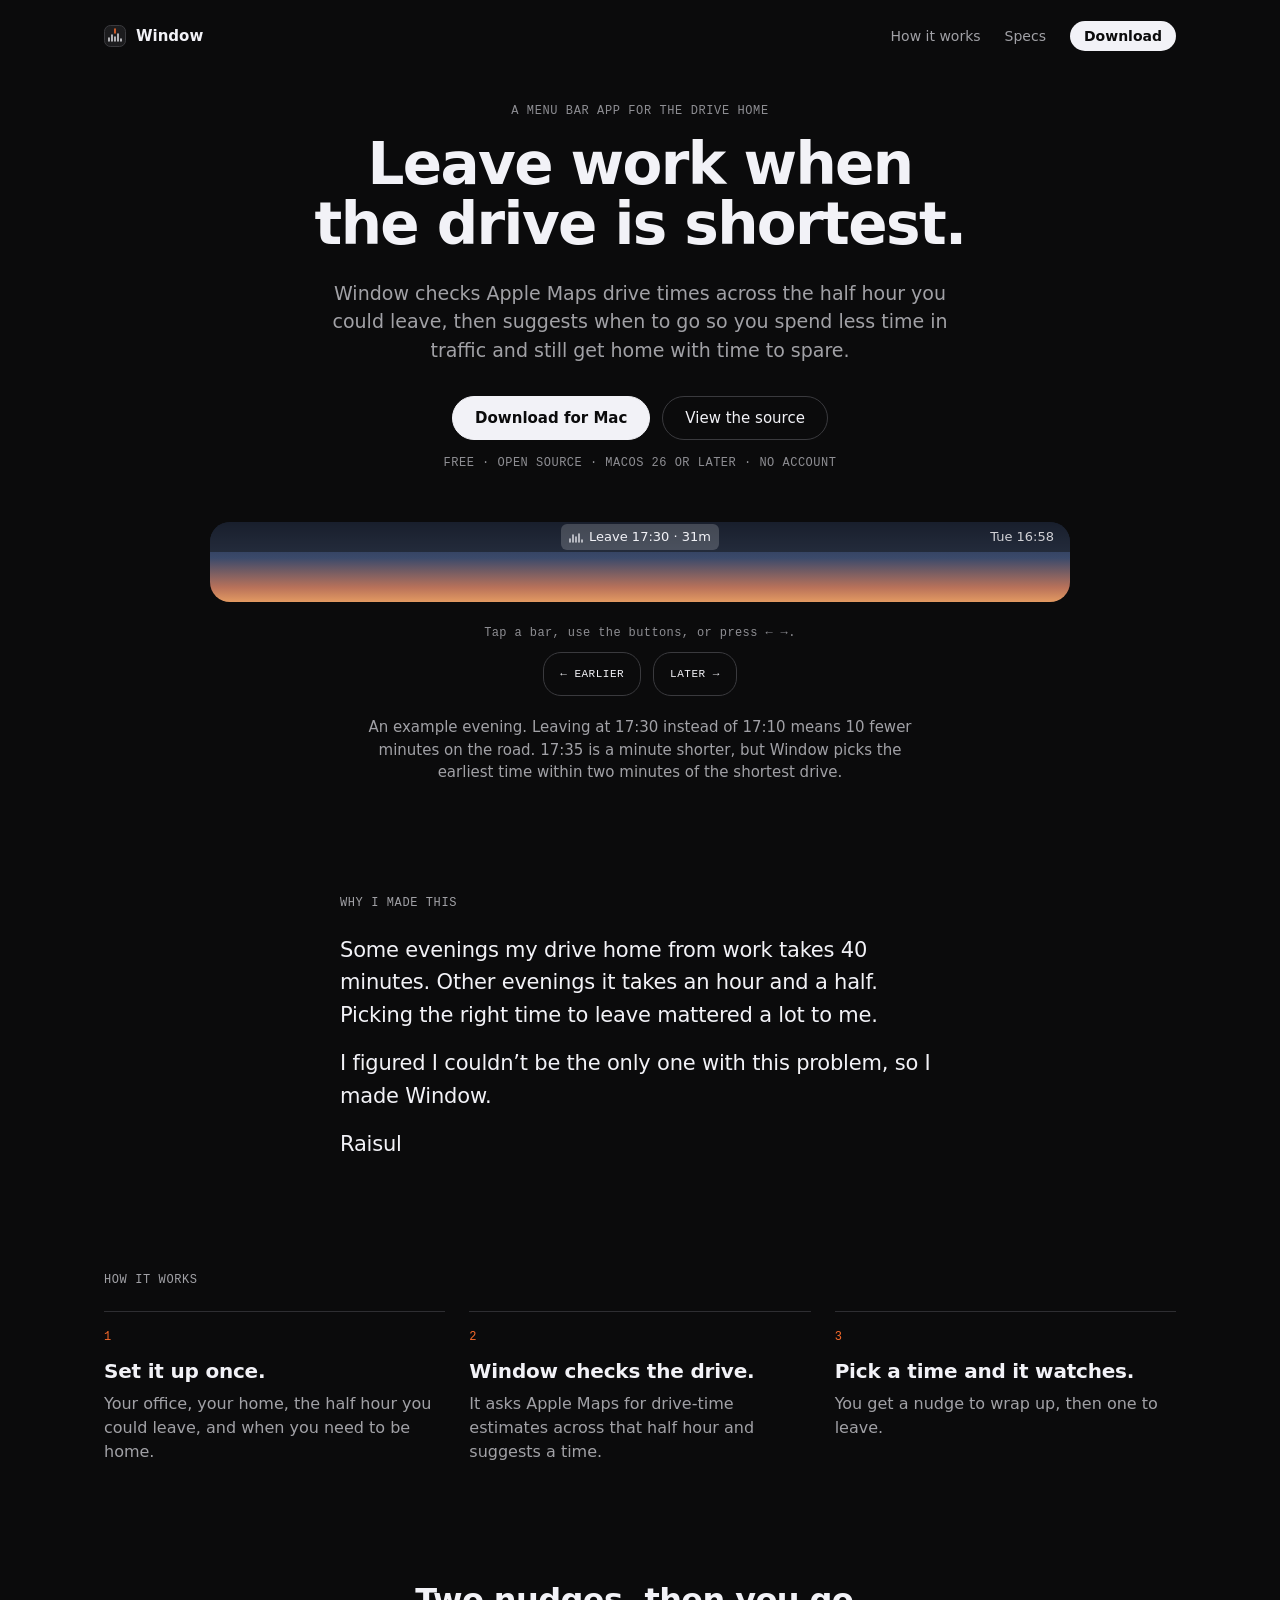
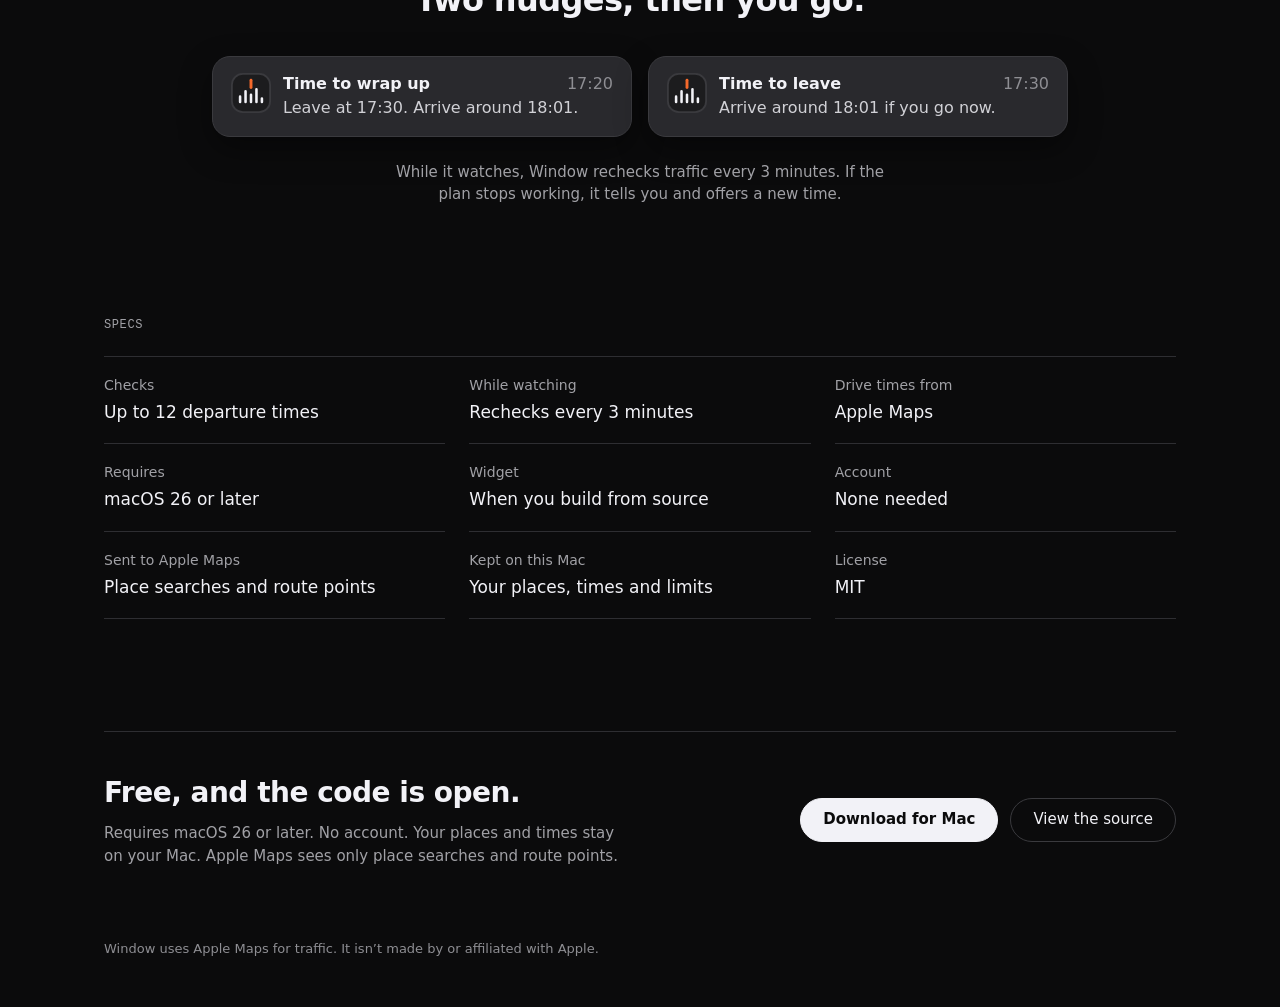
==== site/index.html @ bc13ca75 "Window 1.0.0" ====
<!doctype html>
<html lang="en">
<head>
<meta charset="utf-8">
<meta name="viewport" content="width=device-width, initial-scale=1">
<title>Window: leave work when the drive is shortest</title>
<meta name="description" content="A free, open source Mac menu bar app. Window checks Apple Maps drive times across the half hour you could leave work, then suggests when to go so you spend less time in traffic.">
<meta name="color-scheme" content="dark">
<meta name="theme-color" content="#0B0B0C">
<meta property="og:type" content="website">
<meta property="og:title" content="Window: leave work when the drive is shortest">
<meta property="og:description" content="A free, open source Mac menu bar app that picks the best time to leave work.">
<meta property="og:image" content="https://raisul.xyz/window/og.png">
<meta property="og:image:width" content="1200">
<meta property="og:image:height" content="630">
<meta name="twitter:card" content="summary_large_image">
<link rel="icon" href="data:image/svg+xml,%3Csvg xmlns='http://www.w3.org/2000/svg' viewBox='0 0 22 22'%3E%3Crect x='.5' y='.5' width='21' height='21' rx='6' fill='%231C1C1E'/%3E%3Cpath d='M5 16v-3M8 16v-6M11 16v-4M14 16v-7M17 16v-2' stroke='%23F2F2F7' stroke-width='1.4' stroke-linecap='round'/%3E%3Cpath d='M11 4v4' stroke='%23F5692B' stroke-width='1.6' stroke-linecap='round'/%3E%3C/svg%3E">
<link rel="stylesheet" href="/window/panel.css">
<style>
:root{--bg:#0B0B0C;--ink:#F2F2F7;--soft:#A1A1A6;--line:#2E2E32;--edge:#3A3A3E;--mono:ui-monospace,"SF Mono",Menlo,Consolas,monospace}
*{box-sizing:border-box}
html{background:var(--bg);-webkit-text-size-adjust:100%}
body{margin:0;background:var(--bg);color:var(--ink);font-family:-apple-system,BlinkMacSystemFont,"SF Pro Display","Helvetica Neue",system-ui,sans-serif;-webkit-font-smoothing:antialiased;line-height:1.5}
a{color:var(--ink)}
a:focus-visible,button:focus-visible{outline:2px solid #F5692B;outline-offset:3px}
h1,h2{text-wrap:balance;margin:0}
p{margin:0}
.wrap{max-width:1120px;margin:0 auto;padding:0 24px}
.preview{background:#2A1A10;color:#F5B48F;font:500 12px/1.4 var(--mono);letter-spacing:.3px;text-align:center;padding:8px 16px}
nav{display:flex;justify-content:space-between;align-items:center;height:72px}
.brand{display:flex;align-items:center;gap:10px;text-decoration:none;font-size:15px;font-weight:600}
.navlinks{display:flex;gap:24px;font-size:14px}
.navlinks a{text-decoration:none;color:var(--soft)}
.navlinks{align-items:center}.navlinks a:hover{color:var(--ink)}
.navlinks .navpill{height:30px;display:inline-flex;align-items:center;padding:0 14px;border-radius:15px;background:var(--ink);color:var(--bg);font-weight:600}.navlinks .navpill:hover{color:var(--bg);background:#fff}
.eyebrow{font:500 12px var(--mono);letter-spacing:.6px;color:#8E8E93}
.hero{text-align:center;padding:32px 0 28px}
.hero h1{max-width:760px;margin:16px auto 0;font-size:58px;line-height:1.04;font-weight:600;letter-spacing:-1.6px}
.lede{max-width:640px;margin:24px auto 0;font-size:19px;color:var(--soft)}
.ctas{display:flex;justify-content:center;gap:12px;flex-wrap:wrap;margin-top:32px}
.btn{display:inline-flex;align-items:center;height:44px;padding:0 22px;border-radius:22px;font-size:15px;font-weight:500;text-decoration:none;border:1px solid var(--edge);color:var(--ink)}
.btn.primary{background:var(--ink);color:var(--bg);border-color:var(--ink);font-weight:600}
.btn:hover{border-color:#5A5A5F}.btn.primary:hover{background:#FFFFFF}
.fine{margin-top:16px;font:500 12px var(--mono);letter-spacing:.5px;color:#8E8E93}
.fine span{white-space:nowrap}
.demo{display:flex;flex-direction:column;align-items:center;padding:24px 0 112px}
.desk{width:100%;max-width:860px;border-radius:20px;overflow:hidden;background:linear-gradient(180deg,#1E2A44 0%,#3B4A6B 45%,#B9725A 82%,#E39A62 100%);padding-bottom:40px}
.menubar{width:100%;height:30px;background:rgba(20,22,26,.55);position:relative;display:flex;justify-content:center;align-items:center;font-size:13px;color:#D1D1D6}
.mbitem{display:flex;align-items:center;gap:6px;padding:3px 8px;border-radius:6px;background:rgba(255,255,255,.18);color:var(--ink)}
.clock{position:absolute;right:16px}
.stage{width:100%;display:flex;justify-content:center;padding-top:10px}
.pz{zoom:1.5}
@media (min-width:641px) and (max-height:900px){.pz{zoom:1.32}}
.steps{display:flex;gap:12px;margin-top:12px}
.step{height:44px;padding:0 20px;padding:0 16px;border-radius:18px;border:1px solid var(--edge);background:transparent;color:var(--ink);font:500 11px var(--mono);letter-spacing:.5px;cursor:pointer}
.step:hover:not(:disabled){border-color:#5A5A5F}
.step:disabled{opacity:.35;cursor:default}
.caption{max-width:560px;margin-top:20px;text-align:center;font-size:15px;color:var(--soft)}
.hint{margin-top:24px;font:500 12px var(--mono);letter-spacing:.4px;color:#8E8E93}
.why{max-width:600px;margin:0 auto;padding:0 0 112px}
.why h2,.how h2,.specs h2{font:500 12px var(--mono);letter-spacing:.6px;color:var(--soft);margin-bottom:24px}
.how{padding:0 0 112px}
.how ol{list-style:none;margin:0;padding:0;display:grid;grid-template-columns:repeat(3,minmax(0,1fr));gap:24px}
.how li{padding-top:18px;border-top:1px solid var(--line);font-size:16px;color:var(--soft)}
.how strong{display:block;color:var(--ink);font-size:20px;font-weight:600;letter-spacing:-.2px;margin-bottom:6px}
.how .n{display:block;font:500 12px var(--mono);color:#F5692B;margin-bottom:12px}
.why p{font-size:21px;line-height:1.55;letter-spacing:-.2px}
.why p+p{margin-top:16px}
.sign{margin-top:20px;font-size:17px}
.nudges{padding:0 0 112px;text-align:center}
.nudges h2{font-size:32px;font-weight:600;letter-spacing:-.6px;margin-bottom:32px}
.cards{display:flex;flex-wrap:wrap;justify-content:center;gap:16px}
.note{width:100%;max-width:420px;padding:16px 18px;border-radius:18px;background:rgba(44,44,48,.92);border:1px solid #3A3A3E;box-shadow:0 12px 32px rgba(0,0,0,.4);display:flex;gap:12px;text-align:left;font-size:16px;line-height:1.4}
.note > svg{width:40px;height:40px}
.note .top{display:flex;justify-content:space-between}
.note strong{font-weight:600}
.note time{color:#8E8E93}
.note .body{margin-top:2px;color:#D1D1D6}
.nudges .after{max-width:520px;margin:24px auto 0;font-size:15px;color:var(--soft)}
.specs{padding:0 0 112px}
dl{margin:0;display:grid;grid-template-columns:repeat(3,minmax(0,1fr));column-gap:24px;border-top:1px solid var(--line)}
dl div{padding:18px 0;border-bottom:1px solid var(--line)}
dt{font-size:14px;color:var(--soft)}
dd{margin:4px 0 0;font-size:17px}
.get{display:flex;flex-wrap:wrap;align-items:center;justify-content:space-between;gap:24px;padding:40px 0;border-top:1px solid var(--line)}
.get h2{font-size:28px;font-weight:600;letter-spacing:-.5px}
.get p{margin-top:8px;max-width:520px;color:var(--soft);font-size:15px}
.get .ctas{margin:0}
footer{padding:32px 0 48px;font-size:13px;color:#8E8E93}
@media (max-width:900px){dl{grid-template-columns:repeat(2,minmax(0,1fr))}.how ol{grid-template-columns:minmax(0,1fr);gap:0}.how li{padding-bottom:18px}}
@media (max-width:640px){
  .hero{padding:48px 0 32px}
  .hero h1{font-size:40px;letter-spacing:-.9px}
  .lede{font-size:17px}
  .wrap{padding:0 20px}
  .pz{zoom:1}
  .desk{width:calc(100% + 40px);margin:0 -20px;border-radius:0;padding-bottom:24px}
  .navlinks{gap:16px}.navlinks a:not(.navpill){display:none}
  .hero .ctas,.get .ctas{flex-direction:column;align-items:stretch;width:100%;max-width:320px;margin-left:auto;margin-right:auto}
  .get .ctas{margin:0}
  .btn{justify-content:center}
  .why p{font-size:19px}
  .nudges h2{font-size:26px}
  .demo,.why,.nudges,.specs{padding-bottom:80px}
  .preview{font-size:11px}
}
@media (max-width:359px){.pz{zoom:.88}}
</style>
</head>
<body>
<div class="wrap" id="top">
  <nav aria-label="Main">
    <a class="brand" href="#top">
      <svg width="22" height="22" viewBox="0 0 22 22" aria-hidden="true"><rect x=".5" y=".5" width="21" height="21" rx="6" fill="#1C1C1E" stroke="#3A3A3E"/><path d="M5 16v-3M8 16v-6M11 16v-4M14 16v-7M17 16v-2" stroke="#F2F2F7" stroke-width="1.4" stroke-linecap="round"/><path d="M11 4v4" stroke="#F5692B" stroke-width="1.6" stroke-linecap="round"/></svg>
      Window
    </a>
    <div class="navlinks"><a href="#how">How it works</a><a href="#specs">Specs</a><a class="navpill" href="#get">Download</a></div>
  </nav>

  <header class="hero">
    <p class="eyebrow">A MENU BAR APP FOR THE DRIVE HOME</p>
    <h1>Leave work when the drive is shortest.</h1>
    <p class="lede">Window checks Apple Maps drive times across the half hour you could leave, then suggests when to go so you spend less time in traffic and still get home with time to spare.</p>
    <div class="ctas">
      <a class="btn primary" href="#get">Download for Mac</a>
      <a class="btn" href="https://github.com/raisulchowdhury/window">View the source</a>
    </div>
    <p class="fine"><span>FREE · OPEN SOURCE</span> · <span>MACOS 26 OR LATER</span> · <span>NO ACCOUNT</span></p>
  </header>

  <section class="demo" aria-label="Try the panel">
    <div class="desk">
    <div class="menubar" aria-hidden="true">
      <span class="mbitem"><svg width="14" height="12" viewBox="0 0 14 12"><path d="M1 11V8M4 11V4M7 11V6M10 11V3M13 11V9" stroke="currentColor" stroke-width="1.3" stroke-linecap="round"/></svg>Leave 17:30 · 31m</span>
      <span class="clock">Tue 16:58</span>
    </div>
    <div class="stage"><div class="pz"><div id="panel"></div></div></div>
    </div>
    <p class="hint">Tap a bar, use the buttons, or press ← →.</p>
    <div class="steps">
      <button type="button" class="step" id="earlier" aria-label="Earlier departure"><span aria-hidden="true">← </span>EARLIER</button>
      <button type="button" class="step" id="later" aria-label="Later departure">LATER<span aria-hidden="true"> →</span></button>
    </div>
    <p class="caption">An example evening. Leaving at 17:30 instead of 17:10 means 10 fewer minutes on the road. 17:35 is a minute shorter, but Window picks the earliest time within two minutes of the shortest drive.</p>
  </section>

  <section class="why" aria-labelledby="why-h">
    <h2 id="why-h">WHY I MADE THIS</h2>
    <p>Some evenings my drive home from work takes 40 minutes. Other evenings it takes an hour and a half. Picking the right time to leave mattered a lot to me.</p>
    <p>I figured I couldn’t be the only one with this problem, so I made Window.</p>
    <p class="sign">Raisul</p>
  </section>

  <section class="how" id="how" aria-labelledby="how-h">
    <h2 id="how-h">HOW IT WORKS</h2>
    <ol>
      <li><span class="n">1</span><strong>Set it up once.</strong> Your office, your home, the half hour you could leave, and when you need to be home.</li>
      <li><span class="n">2</span><strong>Window checks the drive.</strong> It asks Apple Maps for drive-time estimates across that half hour and suggests a time.</li>
      <li><span class="n">3</span><strong>Pick a time and it watches.</strong> You get a nudge to wrap up, then one to leave.</li>
    </ol>
  </section>

  <section class="nudges" aria-labelledby="nudges-h">
    <h2 id="nudges-h">Two nudges, then you go.</h2>
    <div class="cards">
      <div class="note">
        <svg width="32" height="32" viewBox="0 0 22 22" aria-hidden="true" style="flex:none"><rect x=".5" y=".5" width="21" height="21" rx="6" fill="#1C1C1E" stroke="#3A3A3E"/><path d="M5 16v-3M8 16v-6M11 16v-4M14 16v-7M17 16v-2" stroke="#F2F2F7" stroke-width="1.4" stroke-linecap="round"/><path d="M11 4v4" stroke="#F5692B" stroke-width="1.6" stroke-linecap="round"/></svg>
        <div style="flex:1;min-width:0"><div class="top"><strong>Time to wrap up</strong><time>17:20</time></div><div class="body">Leave at 17:30. Arrive around 18:01.</div></div>
      </div>
      <div class="note">
        <svg width="32" height="32" viewBox="0 0 22 22" aria-hidden="true" style="flex:none"><rect x=".5" y=".5" width="21" height="21" rx="6" fill="#1C1C1E" stroke="#3A3A3E"/><path d="M5 16v-3M8 16v-6M11 16v-4M14 16v-7M17 16v-2" stroke="#F2F2F7" stroke-width="1.4" stroke-linecap="round"/><path d="M11 4v4" stroke="#F5692B" stroke-width="1.6" stroke-linecap="round"/></svg>
        <div style="flex:1;min-width:0"><div class="top"><strong>Time to leave</strong><time>17:30</time></div><div class="body">Arrive around 18:01 if you go now.</div></div>
      </div>
    </div>
    <p class="after">While it watches, Window rechecks traffic every 3 minutes. If the plan stops working, it tells you and offers a new time.</p>
  </section>

  <section class="specs" id="specs" aria-labelledby="specs-h">
    <h2 id="specs-h">SPECS</h2>
    <dl>
      <div><dt>Checks</dt><dd>Up to 12 departure times</dd></div>
      <div><dt>While watching</dt><dd>Rechecks every 3 minutes</dd></div>
      <div><dt>Drive times from</dt><dd>Apple Maps</dd></div>
      <div><dt>Requires</dt><dd>macOS 26 or later</dd></div>
      <div><dt>Widget</dt><dd>When you build from source</dd></div>
      <div><dt>Account</dt><dd>None needed</dd></div>
      <div><dt>Sent to Apple Maps</dt><dd>Place searches and route points</dd></div>
      <div><dt>Kept on this Mac</dt><dd>Your places, times and limits</dd></div>
      <div><dt>License</dt><dd>MIT</dd></div>
    </dl>
  </section>

  <section class="get" id="get" aria-labelledby="get-h">
    <div>
      <h2 id="get-h">Free, and the code is open.</h2>
      <p>Requires macOS 26 or later. No account. Your places and times stay on your Mac. Apple Maps sees only place searches and route points.</p>
    </div>
    <div class="ctas">
      <a class="btn primary" href="/window/install">Download for Mac</a>
      <a class="btn" href="https://github.com/raisulchowdhury/window">View the source</a>
    </div>
  </section>

  <footer>Window uses Apple Maps for traffic. It isn’t made by or affiliated with Apple.</footer>
</div>
<script src="/window/panel.js"></script>
<script>
(function () {
  var earlier = document.getElementById('earlier'), later = document.getElementById('later');
  var panel = mountWindowPanel(document.getElementById('panel'), {
    onChange: function (i) {
      if (!earlier) return;
      earlier.disabled = i === 0;
      later.disabled = i === panel.count - 1;
    }
  });
  earlier.disabled = panel.index === 0; later.disabled = panel.index === panel.count - 1;
  earlier.addEventListener('click', panel.earlier);
  later.addEventListener('click', panel.later);
})();
</script>
</body>
</html>
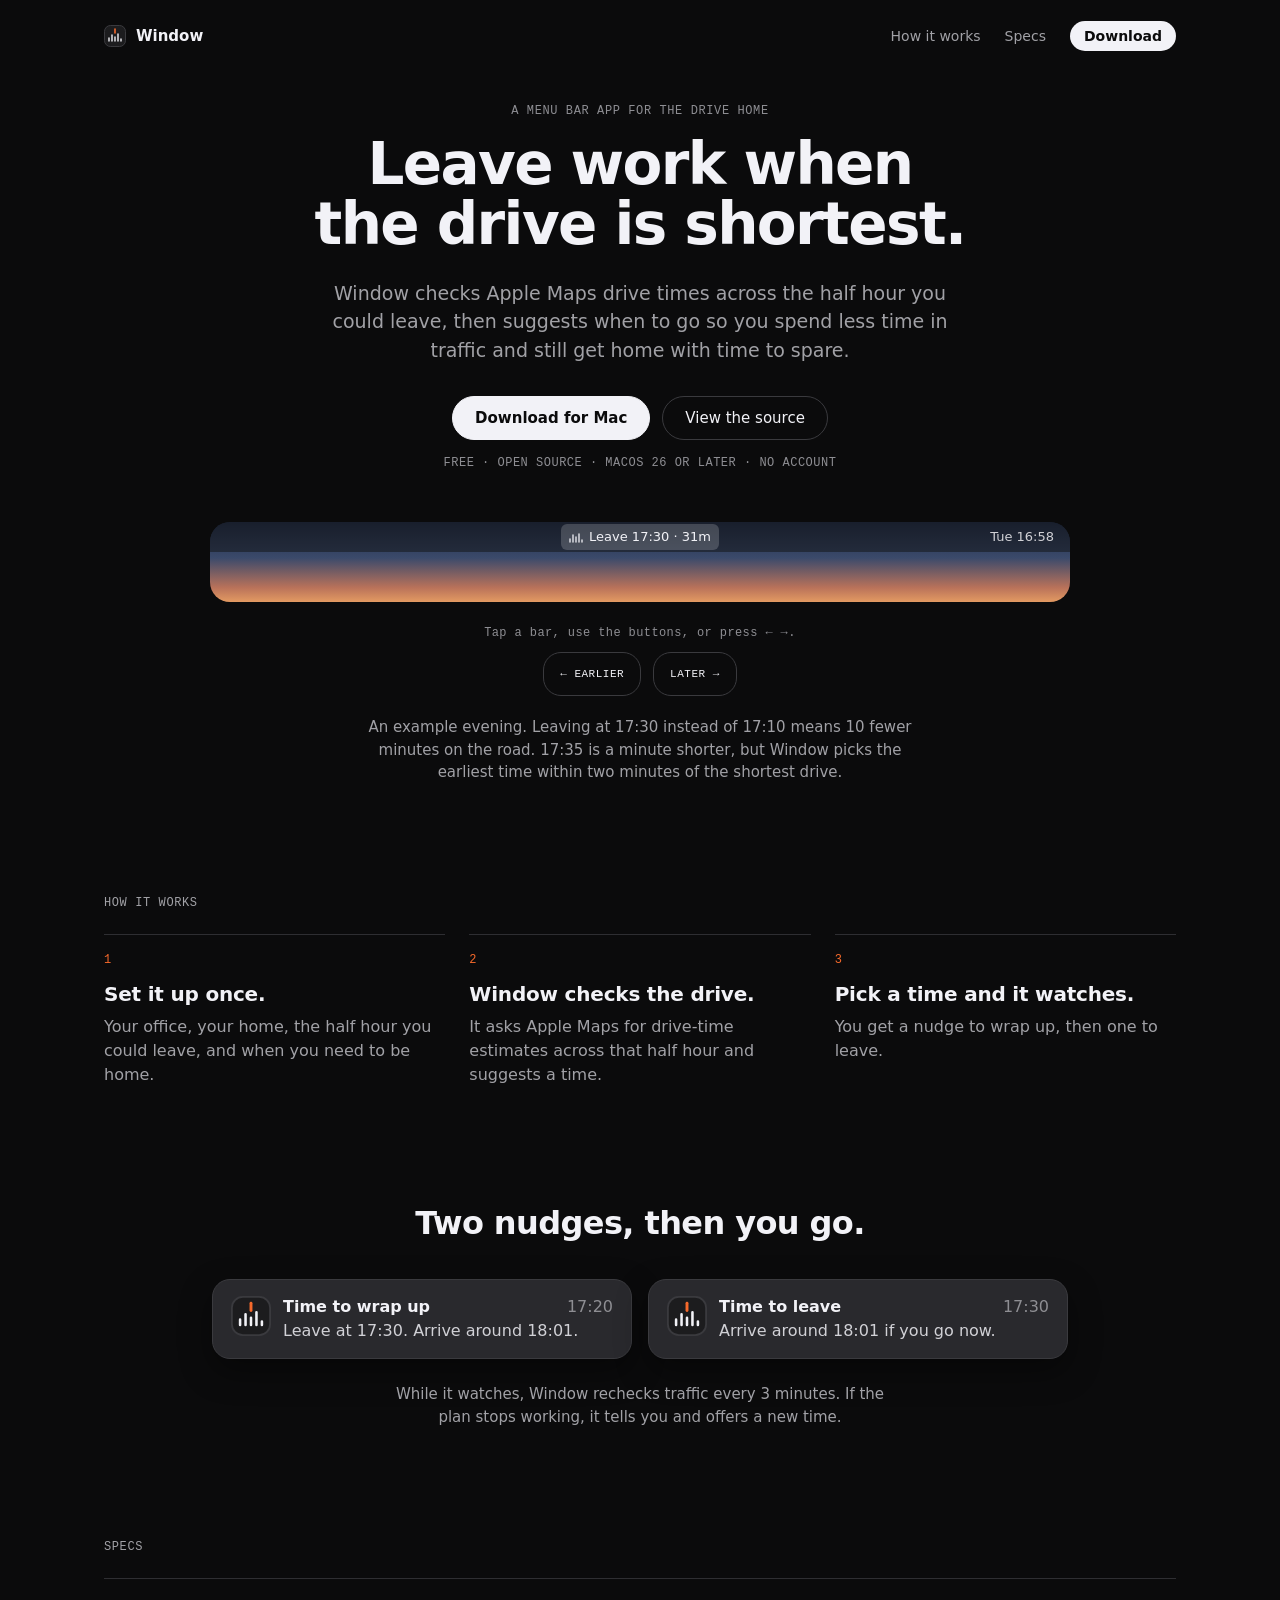
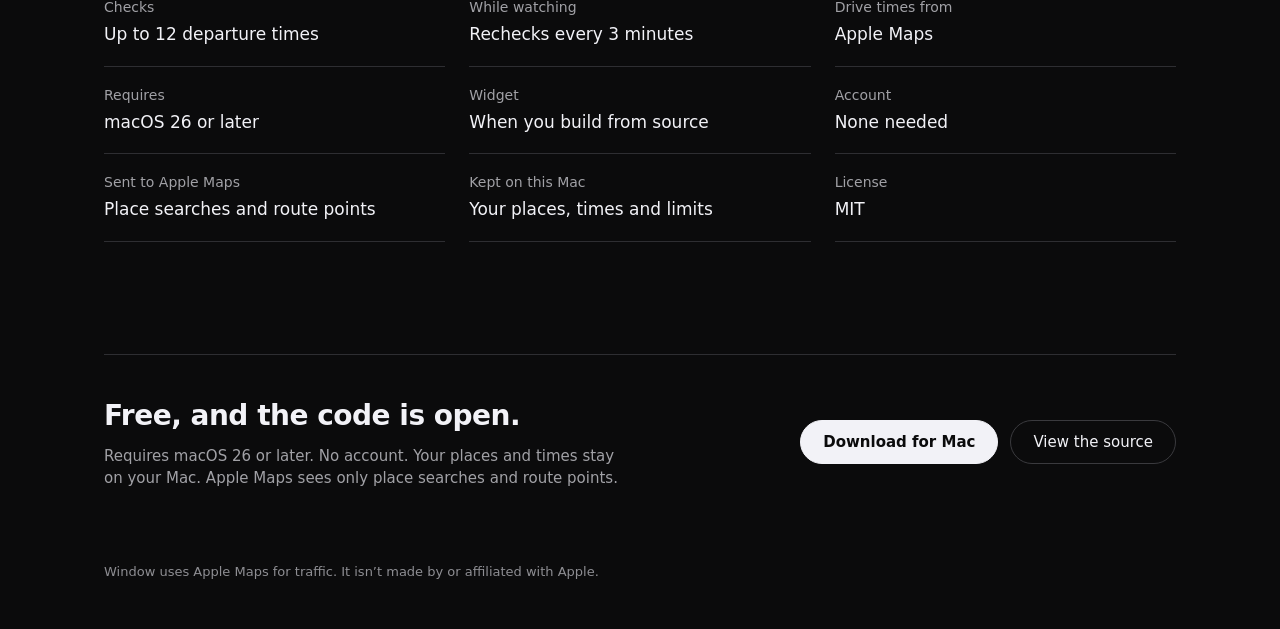
==== commit d5cc3c40: "Site: match the live page at raisul.xyz/window Drops the Why I made this section (removed from the l" ====
--- a/site/index.html
+++ b/site/index.html
@@ -14,6 +14,9 @@
 <meta property="og:image:width" content="1200">
 <meta property="og:image:height" content="630">
 <meta name="twitter:card" content="summary_large_image">
+<link rel="canonical" href="https://raisul.xyz/window">
+<meta property="og:url" content="https://raisul.xyz/window">
+<script type="application/ld+json">{"@context":"https://schema.org","@type":"SoftwareApplication","name":"Window","applicationCategory":"TravelApplication","operatingSystem":"macOS 26 or later","description":"A free, open source Mac menu bar app. Window checks Apple Maps drive times across the half hour you could leave work, then suggests when to go so you spend less time in traffic.","url":"https://raisul.xyz/window","downloadUrl":"https://github.com/raisulchowdhury/window/releases/latest","softwareVersion":"1.0.0","license":"https://github.com/raisulchowdhury/window/blob/main/LICENSE","isAccessibleForFree":true,"offers":{"@type":"Offer","price":"0","priceCurrency":"USD"},"image":"https://raisul.xyz/window/og.png","author":{"@type":"Person","name":"Raisul Chowdhury","url":"https://raisul.xyz"},"sameAs":"https://github.com/raisulchowdhury/window"}</script>
 <link rel="icon" href="data:image/svg+xml,%3Csvg xmlns='http://www.w3.org/2000/svg' viewBox='0 0 22 22'%3E%3Crect x='.5' y='.5' width='21' height='21' rx='6' fill='%231C1C1E'/%3E%3Cpath d='M5 16v-3M8 16v-6M11 16v-4M14 16v-7M17 16v-2' stroke='%23F2F2F7' stroke-width='1.4' stroke-linecap='round'/%3E%3Cpath d='M11 4v4' stroke='%23F5692B' stroke-width='1.6' stroke-linecap='round'/%3E%3C/svg%3E">
 <link rel="stylesheet" href="/window/panel.css">
 <style>
@@ -57,16 +60,12 @@
 .step:disabled{opacity:.35;cursor:default}
 .caption{max-width:560px;margin-top:20px;text-align:center;font-size:15px;color:var(--soft)}
 .hint{margin-top:24px;font:500 12px var(--mono);letter-spacing:.4px;color:#8E8E93}
-.why{max-width:600px;margin:0 auto;padding:0 0 112px}
-.why h2,.how h2,.specs h2{font:500 12px var(--mono);letter-spacing:.6px;color:var(--soft);margin-bottom:24px}
+.how h2,.specs h2{font:500 12px var(--mono);letter-spacing:.6px;color:var(--soft);margin-bottom:24px}
 .how{padding:0 0 112px}
 .how ol{list-style:none;margin:0;padding:0;display:grid;grid-template-columns:repeat(3,minmax(0,1fr));gap:24px}
 .how li{padding-top:18px;border-top:1px solid var(--line);font-size:16px;color:var(--soft)}
 .how strong{display:block;color:var(--ink);font-size:20px;font-weight:600;letter-spacing:-.2px;margin-bottom:6px}
 .how .n{display:block;font:500 12px var(--mono);color:#F5692B;margin-bottom:12px}
-.why p{font-size:21px;line-height:1.55;letter-spacing:-.2px}
-.why p+p{margin-top:16px}
-.sign{margin-top:20px;font-size:17px}
 .nudges{padding:0 0 112px;text-align:center}
 .nudges h2{font-size:32px;font-weight:600;letter-spacing:-.6px;margin-bottom:32px}
 .cards{display:flex;flex-wrap:wrap;justify-content:center;gap:16px}
@@ -99,9 +98,8 @@
   .hero .ctas,.get .ctas{flex-direction:column;align-items:stretch;width:100%;max-width:320px;margin-left:auto;margin-right:auto}
   .get .ctas{margin:0}
   .btn{justify-content:center}
-  .why p{font-size:19px}
   .nudges h2{font-size:26px}
-  .demo,.why,.nudges,.specs{padding-bottom:80px}
+  .demo,.nudges,.specs{padding-bottom:80px}
   .preview{font-size:11px}
 }
 @media (max-width:359px){.pz{zoom:.88}}
@@ -142,13 +140,6 @@
       <button type="button" class="step" id="later" aria-label="Later departure">LATER<span aria-hidden="true"> →</span></button>
     </div>
     <p class="caption">An example evening. Leaving at 17:30 instead of 17:10 means 10 fewer minutes on the road. 17:35 is a minute shorter, but Window picks the earliest time within two minutes of the shortest drive.</p>
-  </section>
-
-  <section class="why" aria-labelledby="why-h">
-    <h2 id="why-h">WHY I MADE THIS</h2>
-    <p>Some evenings my drive home from work takes 40 minutes. Other evenings it takes an hour and a half. Picking the right time to leave mattered a lot to me.</p>
-    <p>I figured I couldn’t be the only one with this problem, so I made Window.</p>
-    <p class="sign">Raisul</p>
   </section>
 
   <section class="how" id="how" aria-labelledby="how-h">
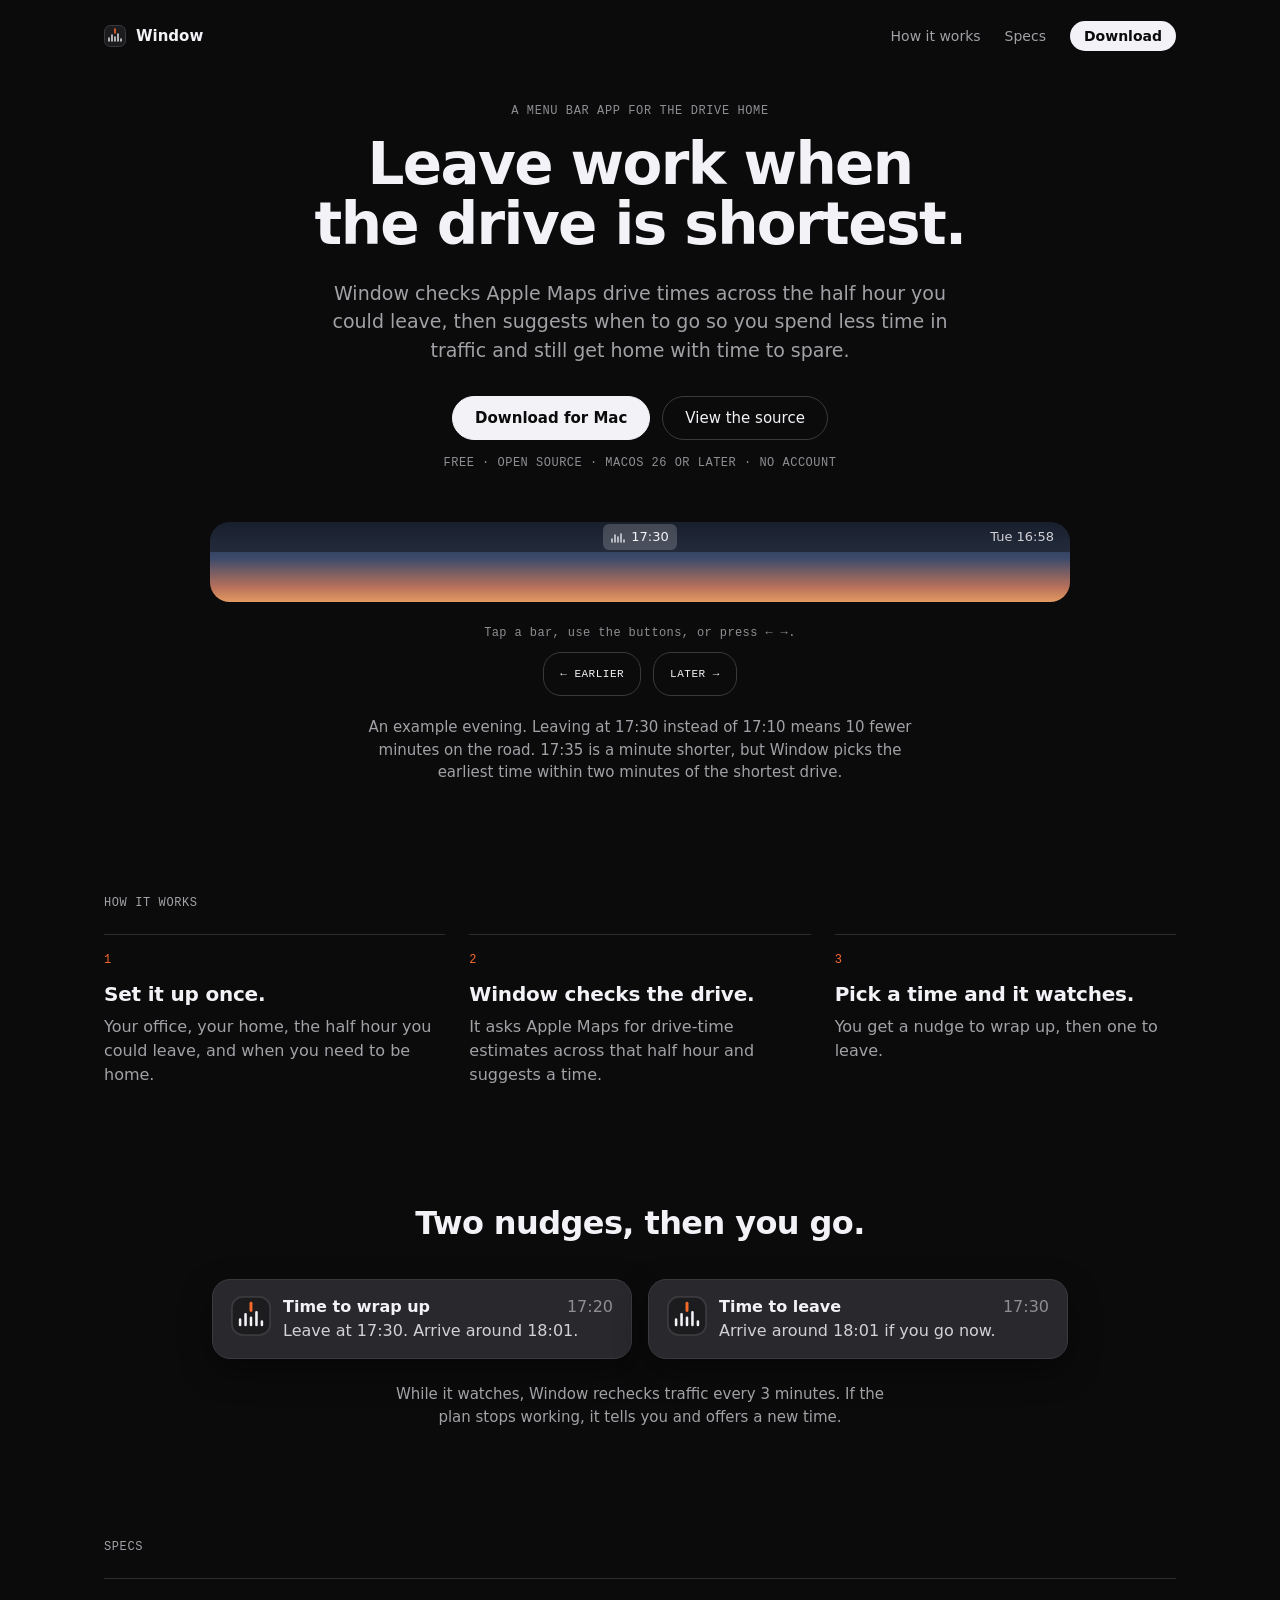
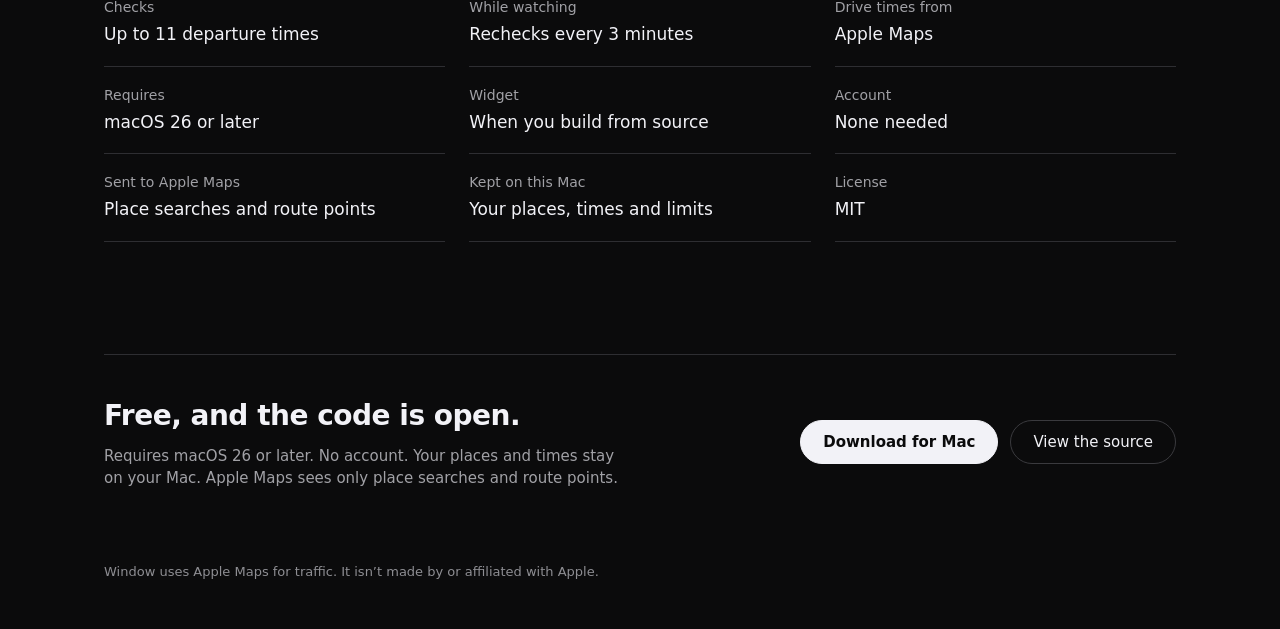
==== commit 8ecb6eb6: "Window 1.0.1" ====
--- a/site/index.html
+++ b/site/index.html
@@ -16,7 +16,7 @@
 <meta name="twitter:card" content="summary_large_image">
 <link rel="canonical" href="https://raisul.xyz/window">
 <meta property="og:url" content="https://raisul.xyz/window">
-<script type="application/ld+json">{"@context":"https://schema.org","@type":"SoftwareApplication","name":"Window","applicationCategory":"TravelApplication","operatingSystem":"macOS 26 or later","description":"A free, open source Mac menu bar app. Window checks Apple Maps drive times across the half hour you could leave work, then suggests when to go so you spend less time in traffic.","url":"https://raisul.xyz/window","downloadUrl":"https://github.com/raisulchowdhury/window/releases/latest","softwareVersion":"1.0.0","license":"https://github.com/raisulchowdhury/window/blob/main/LICENSE","isAccessibleForFree":true,"offers":{"@type":"Offer","price":"0","priceCurrency":"USD"},"image":"https://raisul.xyz/window/og.png","author":{"@type":"Person","name":"Raisul Chowdhury","url":"https://raisul.xyz"},"sameAs":"https://github.com/raisulchowdhury/window"}</script>
+<script type="application/ld+json">{"@context":"https://schema.org","@type":"SoftwareApplication","name":"Window","applicationCategory":"TravelApplication","operatingSystem":"macOS 26 or later","description":"A free, open source Mac menu bar app. Window checks Apple Maps drive times across the half hour you could leave work, then suggests when to go so you spend less time in traffic.","url":"https://raisul.xyz/window","downloadUrl":"https://github.com/raisulchowdhury/window/releases/latest","softwareVersion":"1.0.1","license":"https://github.com/raisulchowdhury/window/blob/main/LICENSE","isAccessibleForFree":true,"offers":{"@type":"Offer","price":"0","priceCurrency":"USD"},"image":"https://raisul.xyz/window/og.png","sameAs":"https://github.com/raisulchowdhury/window"}</script>
 <link rel="icon" href="data:image/svg+xml,%3Csvg xmlns='http://www.w3.org/2000/svg' viewBox='0 0 22 22'%3E%3Crect x='.5' y='.5' width='21' height='21' rx='6' fill='%231C1C1E'/%3E%3Cpath d='M5 16v-3M8 16v-6M11 16v-4M14 16v-7M17 16v-2' stroke='%23F2F2F7' stroke-width='1.4' stroke-linecap='round'/%3E%3Cpath d='M11 4v4' stroke='%23F5692B' stroke-width='1.6' stroke-linecap='round'/%3E%3C/svg%3E">
 <link rel="stylesheet" href="/window/panel.css">
 <style>
@@ -129,7 +129,7 @@
   <section class="demo" aria-label="Try the panel">
     <div class="desk">
     <div class="menubar" aria-hidden="true">
-      <span class="mbitem"><svg width="14" height="12" viewBox="0 0 14 12"><path d="M1 11V8M4 11V4M7 11V6M10 11V3M13 11V9" stroke="currentColor" stroke-width="1.3" stroke-linecap="round"/></svg>Leave 17:30 · 31m</span>
+      <span class="mbitem"><svg width="14" height="12" viewBox="0 0 14 12"><path d="M1 11V8M4 11V4M7 11V6M10 11V3M13 11V9" stroke="currentColor" stroke-width="1.3" stroke-linecap="round"/></svg>17:30</span>
       <span class="clock">Tue 16:58</span>
     </div>
     <div class="stage"><div class="pz"><div id="panel"></div></div></div>
@@ -169,7 +169,7 @@
   <section class="specs" id="specs" aria-labelledby="specs-h">
     <h2 id="specs-h">SPECS</h2>
     <dl>
-      <div><dt>Checks</dt><dd>Up to 12 departure times</dd></div>
+      <div><dt>Checks</dt><dd>Up to 11 departure times</dd></div>
       <div><dt>While watching</dt><dd>Rechecks every 3 minutes</dd></div>
       <div><dt>Drive times from</dt><dd>Apple Maps</dd></div>
       <div><dt>Requires</dt><dd>macOS 26 or later</dd></div>
